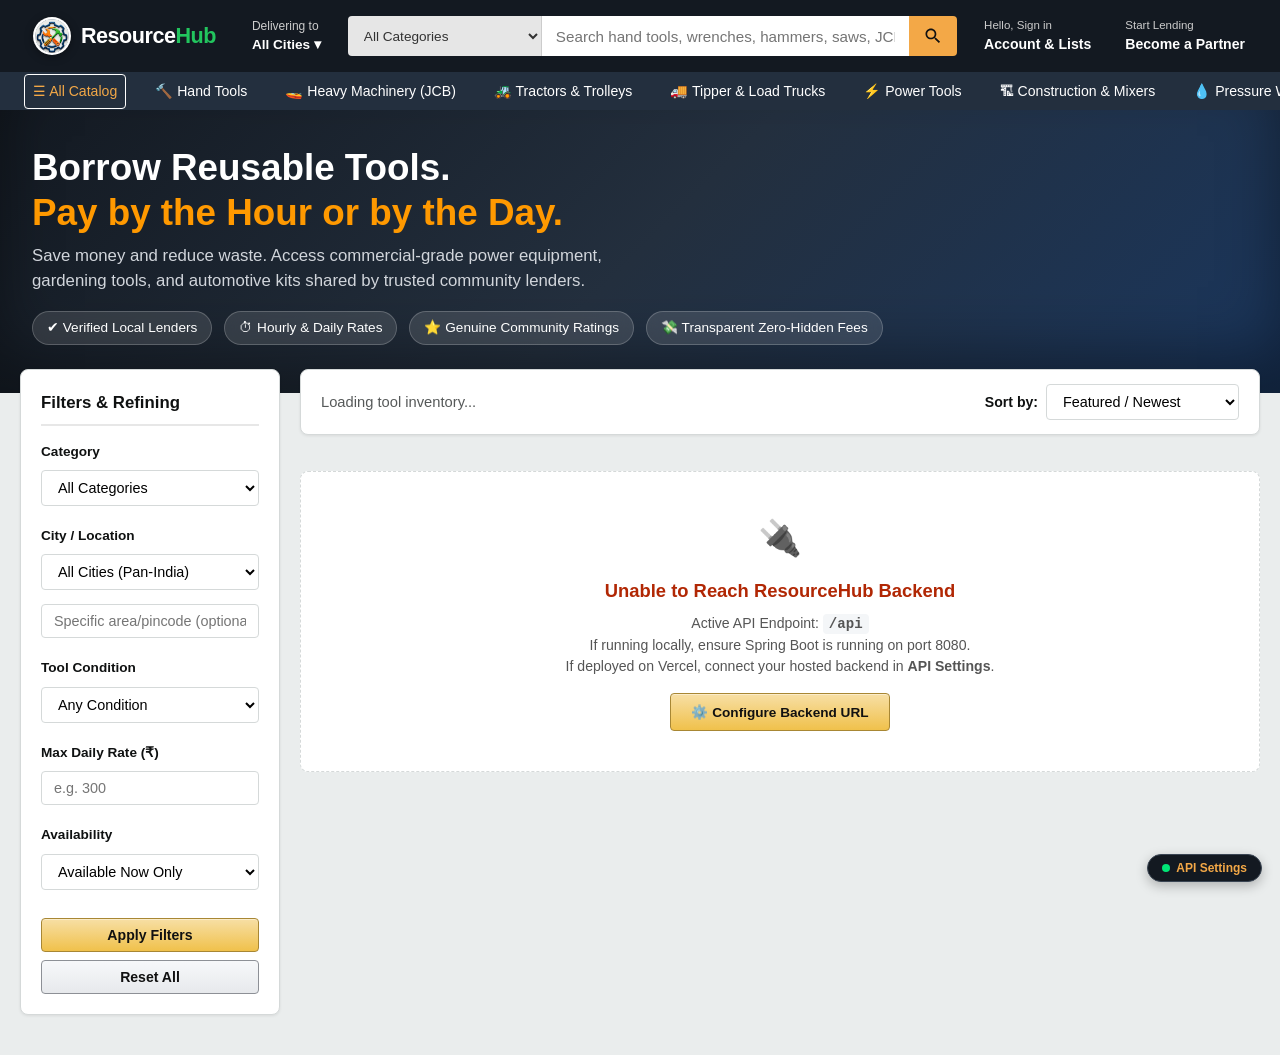
==== frontend/index.html @ 08cc88b8 "Initial commit: ResourceHub Equipment & Tool Circulation Platform" ====
<!DOCTYPE html>
<html lang="en">
<head>
  <meta charset="UTF-8">
  <meta name="viewport" content="width=device-width, initial-scale=1.0">
  <title>ResourceHub | Tool Circulation & Equipment Rental</title>
  <link rel="icon" type="image/png" href="images/Logo-circle.png">
  <link rel="stylesheet" href="css/style.css">
  <link rel="preconnect" href="https://fonts.googleapis.com">
  <link rel="preconnect" href="https://fonts.gstatic.com" crossorigin>
  <link href="https://fonts.googleapis.com/css2?family=Inter:wght@400;500;600;700;800&display=swap" rel="stylesheet">
</head>
<body>

  <!-- Top Amazon-style Navbar -->
  <header class="top-navbar">
    <a href="index.html" class="brand-logo" title="ResourceHub">
      <img src="images/Logo-circle.png" alt="ResourceHub Logo" class="brand-logo-img">
      <span class="brand-text">Resource<span class="highlight">Hub</span></span>
    </a>

    <div class="location-badge" id="nav-location-badge" title="Deliver or Pickup location - Click to change city" onclick="openCityModal()">
      <span>Delivering to</span>
      <strong id="nav-current-city">All Cities ▾</strong>
    </div>

    <!-- Central Search Bar with Category Select -->
    <div class="nav-search-container">
      <select id="nav-category-select" class="search-category-select">
        <option value="All">All Categories</option>
        <option value="Hand Tools">Hand Tools</option>
        <option value="Heavy Machinery">Heavy Machinery (JCB)</option>
        <option value="Tractors & Farm">Tractors & Farm</option>
        <option value="Transport & Load">Transport Trucks & Load</option>
        <option value="Power Tools">Power Tools</option>
        <option value="Construction">Construction</option>
        <option value="Cleaning">Cleaning</option>
        <option value="Gardening">Gardening</option>
        <option value="Workshop">Workshop</option>
        <option value="Automotive">Automotive</option>
      </select>
      <input type="text" id="nav-search-input" class="search-input" placeholder="Search hand tools, wrenches, hammers, saws, JCB, drills...">
      <button id="nav-search-btn" class="search-button" title="Search">
        <svg viewBox="0 0 24 24"><path d="M15.5 14h-.79l-.28-.27C15.41 12.59 16 11.11 16 9.5 16 5.91 13.09 3 9.5 3S3 5.91 3 9.5 5.91 16 9.5 16c1.61 0 3.09-.59 4.23-1.57l.27.28v.79l5 4.99L20.49 19l-4.99-5zm-6 0C7.01 14 5 11.99 5 9.5S7.01 5 9.5 5 14 7.01 14 9.5 11.99 14 9.5 14z"/></svg>
      </button>
    </div>

    <!-- Right Actions -->
    <div class="nav-actions">
      <div id="nav-account">
        <!-- Injected dynamically by api.js -->
      </div>
      <a href="register.html" class="nav-link-btn" id="nav-register-btn">
        <span class="subtext">Start Lending</span>
        <strong>Become a Partner</strong>
      </a>
    </div>
  </header>

  <!-- Sub Navigation Bar with Hand Tools & Equipment -->
  <nav class="sub-navbar">
    <a class="sub-nav-item active" onclick="filterByCategory('All')">&#9776; All Catalog</a>
    <a class="sub-nav-item" onclick="filterByCategory('Hand Tools')">&#128296; Hand Tools</a>
    <a class="sub-nav-item" onclick="filterByCategory('Heavy Machinery')">&#128676; Heavy Machinery (JCB)</a>
    <a class="sub-nav-item" onclick="filterByCategory('Tractors & Farm')">&#128668; Tractors & Trolleys</a>
    <a class="sub-nav-item" onclick="filterByCategory('Transport & Load')">&#128666; Tipper & Load Trucks</a>
    <a class="sub-nav-item" onclick="filterByCategory('Power Tools')">&#9889; Power Tools</a>
    <a class="sub-nav-item" onclick="filterByCategory('Construction')">&#127959; Construction & Mixers</a>
    <a class="sub-nav-item" onclick="filterByCategory('Cleaning')">&#128167; Pressure Washers</a>
    <a class="sub-nav-item" onclick="filterByCategory('Gardening')">&#127793; Gardening</a>
    <a class="sub-nav-item" onclick="filterByCategory('Automotive')">&#128295; Automotive</a>
  </nav>

  <!-- Hero Banner -->
  <section class="hero-banner">
    <div class="hero-content">
      <div class="hero-text">
        <h1>Borrow Reusable Tools.<br><span>Pay by the Hour or by the Day.</span></h1>
        <p>Save money and reduce waste. Access commercial-grade power equipment, gardening tools, and automotive kits shared by trusted community lenders.</p>
        <div class="hero-badges">
          <div class="hero-badge-item">&#x2714; Verified Local Lenders</div>
          <div class="hero-badge-item">&#x23F1; Hourly & Daily Rates</div>
          <div class="hero-badge-item">&#x2B50; Genuine Community Ratings</div>
          <div class="hero-badge-item">&#x1F4B8; Transparent Zero-Hidden Fees</div>
        </div>
      </div>
    </div>
  </section>

  <!-- Main Marketplace Layout -->
  <main class="page-container">
    <div class="marketplace-layout">

      <!-- Left Filters Sidebar -->
      <aside class="filter-sidebar">
        <h3>Filters & Refining</h3>

        <div class="filter-group">
          <label for="filter-category">Category</label>
          <select id="filter-category" class="filter-select">
            <option value="All">All Categories</option>
            <option value="Hand Tools">Hand Tools (Hammers, Wrenches, Saws...)</option>
            <option value="Heavy Machinery">Heavy Machinery (JCB & Excavators)</option>
            <option value="Tractors & Farm">Tractors & Farm Equipment</option>
            <option value="Transport & Load">Transport Trucks & Load</option>
            <option value="Construction">Construction & Mixers</option>
            <option value="Power Tools">Power Tools</option>
            <option value="Cleaning">Cleaning & Washers</option>
            <option value="Gardening">Gardening & Landscaping</option>
            <option value="Workshop">Workshop</option>
            <option value="Automotive">Automotive</option>
          </select>
        </div>

        <div class="filter-group">
          <label for="filter-location">City / Location</label>
          <select id="filter-location" class="filter-select" onchange="onCityDropdownChanged()">
            <option value="All">All Cities (Pan-India)</option>
            <option value="Bengaluru">Bengaluru</option>
            <option value="Mumbai">Mumbai</option>
            <option value="Delhi NCR">Delhi NCR</option>
            <option value="Hyderabad">Hyderabad</option>
            <option value="Chennai">Chennai</option>
            <option value="Pune">Pune</option>
            <option value="Kolkata">Kolkata</option>
            <option value="Ahmedabad">Ahmedabad</option>
            <option value="Jaipur">Jaipur</option>
            <option value="Chandigarh">Chandigarh</option>
            <option value="Lucknow">Lucknow</option>
            <option value="Kochi">Kochi</option>
            <option value="Coimbatore">Coimbatore</option>
            <option value="Indore">Indore</option>
          </select>
        </div>

        <div class="filter-group" style="margin-top: -6px;">
          <input type="text" id="filter-locality" class="filter-input" placeholder="Specific area/pincode (optional)" oninput="loadTools()">
        </div>

        <div class="filter-group">
          <label for="filter-condition">Tool Condition</label>
          <select id="filter-condition" class="filter-select">
            <option value="All">Any Condition</option>
            <option value="Brand New">Brand New</option>
            <option value="Like New">Like New</option>
            <option value="Good">Good</option>
            <option value="Fair">Fair</option>
          </select>
        </div>

        <div class="filter-group">
          <label for="filter-max-price">Max Daily Rate (₹)</label>
          <input type="number" id="filter-max-price" class="filter-input" placeholder="e.g. 300" min="0">
        </div>

        <div class="filter-group">
          <label for="filter-status">Availability</label>
          <select id="filter-status" class="filter-select">
            <option value="All">Show All</option>
            <option value="AVAILABLE" selected>Available Now Only</option>
            <option value="BORROWED">Currently Borrowed</option>
          </select>
        </div>

        <button class="btn-primary" style="width: 100%; margin-top: 8px;" onclick="loadTools()">Apply Filters</button>
        <button class="btn-secondary" style="width: 100%; margin-top: 8px;" onclick="resetFilters()">Reset All</button>
      </aside>

      <!-- Center & Right Product Showcase -->
      <section>
        <div class="tools-header">
          <div class="results-count" id="results-count">
            Loading tool inventory...
          </div>
          <div class="sort-container">
            <label for="sort-select"><strong>Sort by:</strong></label>
            <select id="sort-select" class="filter-select" style="width: auto;" onchange="loadTools()">
              <option value="newest">Featured / Newest</option>
              <option value="price_asc">Price: Low to High</option>
              <option value="price_desc">Price: High to Low</option>
              <option value="rating_desc">Avg. Customer Review</option>
              <option value="name_asc">Alphabetical (A-Z)</option>
            </select>
          </div>
        </div>

        <!-- Dynamic Product Cards Grid -->
        <div id="product-grid" class="product-grid">
          <!-- Populated by JavaScript -->
        </div>
      </section>

    </div>
  </main>

  <!-- Interactive Quick Rent Modal -->
  <div id="rent-modal" class="modal-overlay">
    <div class="modal-window">
      <div class="modal-header">
        <h3 id="rent-modal-title">Rent Tool</h3>
        <button class="close-modal-btn" onclick="closeRentModal()">&times;</button>
      </div>
      <div class="modal-body">
        <input type="hidden" id="rent-tool-id">
        <input type="hidden" id="rent-hourly-rate">
        <input type="hidden" id="rent-daily-rate">

        <!-- Rental Mode Selector -->
        <div class="filter-group">
          <label><strong>Select Rental Duration Mode:</strong></label>
          <div style="display:flex; gap:12px; margin-top:6px;">
            <label style="flex:1; cursor:pointer; background:#f4f6f8; border:1px solid #ccc; padding:10px; border-radius:4px; text-align:center;">
              <input type="radio" name="rental-type" value="HOURLY" checked onchange="updateCalcPreview()">
              <strong style="margin-left:6px;">Rent by Hour</strong>
              <div id="modal-hourly-badge" style="color:var(--price-color); font-weight:700; margin-top:2px;">₹-- / hr</div>
            </label>
            <label style="flex:1; cursor:pointer; background:#f4f6f8; border:1px solid #ccc; padding:10px; border-radius:4px; text-align:center;">
              <input type="radio" name="rental-type" value="DAILY" onchange="updateCalcPreview()">
              <strong style="margin-left:6px;">Rent by Day</strong>
              <div id="modal-daily-badge" style="color:var(--price-color); font-weight:700; margin-top:2px;">₹-- / day</div>
            </label>
          </div>
        </div>

        <!-- Duration Input -->
        <div class="filter-group">
          <label id="duration-label" for="rent-duration">Number of Hours:</label>
          <input type="number" id="rent-duration" class="filter-input" value="2" min="1" max="168" oninput="updateCalcPreview()">
        </div>

        <!-- Start Time -->
        <div class="filter-group">
          <label for="rent-start-time">Pickup Date & Time:</label>
          <input type="datetime-local" id="rent-start-time" class="filter-input">
        </div>

        <!-- Notes -->
        <div class="filter-group">
          <label for="rent-notes">Optional Note for Lender:</label>
          <input type="text" id="rent-notes" class="filter-input" placeholder="e.g. Need drill bits for concrete wall project">
        </div>

        <!-- Live Price Calculation Card -->
        <div class="calc-summary-card">
          <div class="calc-row">
            <span>Rate Applied:</span>
            <span id="calc-rate-applied">₹0</span>
          </div>
          <div class="calc-row">
            <span>Selected Duration:</span>
            <span id="calc-duration-text">2 Hours</span>
          </div>
          <div class="calc-row total">
            <span>Total Estimated Cost:</span>
            <span id="calc-total-amount">₹0</span>
          </div>
        </div>

        <button class="btn-primary" style="width:100%; padding:12px; font-size:1rem;" onclick="submitBorrowRequest()">
          Confirm & Send Borrow Request
        </button>
      </div>
    </div>
  </div>

  <!-- Amazon-Style City Selection Modal -->
  <div id="city-modal" class="modal-overlay">
    <div class="modal-window city-modal-window">
      <div class="modal-header">
        <div>
          <h3 style="margin: 0; font-size: 1.15rem; color: #111;">Choose your location</h3>
          <p style="margin: 4px 0 0 0; font-size: 0.8rem; color: #666;">Select your city to see equipment & tools available near you</p>
        </div>
        <button class="close-modal-btn" onclick="closeCityModal()">&times;</button>
      </div>
      <div class="modal-body">
        <!-- Search custom city/pincode -->
        <div style="margin-bottom: 16px;">
          <label style="font-size: 0.82rem; font-weight: 700; color: #333; margin-bottom: 6px; display: block;">Enter City, Locality, or 6-digit Pincode</label>
          <div style="display: flex; gap: 8px;">
            <input type="text" id="custom-city-input" class="filter-input" placeholder="e.g. Bengaluru, Whitefield, 560001, Mumbai, Pune..." style="flex: 1;" onkeypress="if(event.key === 'Enter') applyCustomCity()">
            <button class="btn-primary" style="white-space: nowrap; padding: 8px 18px;" onclick="applyCustomCity()">Apply</button>
          </div>
        </div>

        <div style="display: flex; align-items: center; gap: 10px; margin: 14px 0; color: #888; font-size: 0.78rem;">
          <div style="flex: 1; height: 1px; background: #e0e0e0;"></div>
          <span>or select from major cities</span>
          <div style="flex: 1; height: 1px; background: #e0e0e0;"></div>
        </div>

        <!-- Popular City Buttons Grid -->
        <div class="city-grid" id="popular-cities-grid">
          <!-- Populated by JavaScript -->
        </div>

        <!-- Geolocation Auto-detect -->
        <div class="city-auto-detect-box">
          <div style="display: flex; align-items: center; gap: 10px;">
            <span style="font-size: 1.3rem;">📍</span>
            <div>
              <strong style="font-size: 0.85rem; color: #111; display: block;">Auto-detect current location</strong>
              <span style="font-size: 0.75rem; color: #666;">Find equipment in your immediate local area</span>
            </div>
          </div>
          <button class="btn-secondary" style="font-size: 0.8rem; padding: 6px 14px;" onclick="detectUserLocation()">Detect Location</button>
        </div>
      </div>
    </div>
  </div>

  <!-- Scripts -->
  <script src="js/config.js"></script>
  <script src="js/api.js"></script>
  <script>
    let currentTools = [];

    async function loadTools() {
      const container = document.getElementById("product-grid");
      const resultsCount = document.getElementById("results-count");
      container.innerHTML = '<div style="grid-column: 1/-1; text-align: center; padding: 40px; color: #666;">Loading latest tool listings...</div>';

      const category = document.getElementById("filter-category").value;
      const cityVal = document.getElementById("filter-location").value;
      const localityVal = document.getElementById("filter-locality") ? document.getElementById("filter-locality").value.trim() : "";
      
      let locationParam = "";
      if (cityVal && cityVal !== "All" && cityVal !== "All Cities") {
        locationParam = localityVal ? `${cityVal} ${localityVal}` : cityVal;
      } else if (localityVal) {
        locationParam = localityVal;
      }

      const condition = document.getElementById("filter-condition").value;
      const maxPrice = document.getElementById("filter-max-price").value;
      const status = document.getElementById("filter-status").value;
      const sortBy = document.getElementById("sort-select").value;
      const query = document.getElementById("nav-search-input").value;

      try {
        const res = await Api.getTools({
          query,
          category,
          location: locationParam,
          condition,
          maxDailyRate: maxPrice,
          status,
          sortBy
        });

        currentTools = res.data || [];
        resultsCount.innerHTML = `Showing <strong>${currentTools.length}</strong> available tools`;

        if (currentTools.length === 0) {
          container.innerHTML = `
            <div style="grid-column: 1/-1; background:#fff; padding:40px; text-align:center; border-radius:8px; border:1px solid #ddd;">
              <h3 style="margin-bottom:8px; color:#333;">No tools match your criteria</h3>
              <p style="color:#666; margin-bottom:16px;">Try adjusting your search keywords, location, or price filters.</p>
              <button class="btn-secondary" onclick="resetFilters()">Clear All Filters</button>
            </div>
          `;
          return;
        }

        container.innerHTML = currentTools.map(tool => {
          const stars = generateStars(tool.averageRating || 0);
          const isAvail = tool.availabilityStatus === 'AVAILABLE';
          return `
            <div class="product-card">
              <div class="card-image-box">
                <img src="${tool.imageUrl ? encodeURI(tool.imageUrl) : 'https://images.unsplash.com/photo-1504148455328-c376907d081c?auto=format&fit=crop&w=800&q=80'}" alt="${tool.toolName}" loading="lazy" onerror="this.src='https://images.unsplash.com/photo-1504148455328-c376907d081c?auto=format&fit=crop&w=800&q=80'">
                <span class="condition-badge">${tool.toolCondition || 'Good'}</span>
                <span class="status-badge ${isAvail ? 'available' : 'borrowed'}">
                  ${isAvail ? 'Available' : 'Borrowed'}
                </span>
              </div>

              <div class="card-content">
                <div class="category-tag">${tool.category}</div>
                <h3 class="product-title" title="${tool.toolName}">
                  <a href="tool-details.html?id=${tool.id}" style="color:inherit; text-decoration:none;">
                    ${tool.toolName}
                  </a>
                </h3>

                <div class="rating-container">
                  <span class="stars">${stars}</span>
                  <span class="rating-score">${tool.averageRating ? tool.averageRating.toFixed(1) : 'New'}</span>
                  <span class="rating-count">(${tool.reviewCount || 0})</span>
                </div>

                <div class="product-location">
                  <span>&#x1F4CD;</span>
                  <span>${tool.location} &bull; ${tool.lenderName || 'Verified Lender'}</span>
                </div>

                <!-- Amazon Dual Pricing Display -->
                <div class="dual-pricing-box">
                  <div class="price-item">
                    <span class="label">Per Hour</span>
                    <span class="rate">₹${tool.hourlyRate}</span>
                  </div>
                  <div class="price-divider"></div>
                  <div class="price-item">
                    <span class="label">Per Day</span>
                    <span class="rate">₹${tool.dailyRate}</span>
                  </div>
                </div>

                <div class="card-actions">
                  ${isAvail ? `
                    <button class="btn-primary" onclick="openRentModal(${tool.id})">Rent Now</button>
                  ` : `
                    <button class="btn-secondary" disabled style="opacity:0.6; cursor:not-allowed;">Currently Borrowed</button>
                  `}
                  <a href="tool-details.html?id=${tool.id}" class="btn-secondary">Details</a>
                </div>
              </div>
            </div>
          `;
        }).join("");

      } catch (err) {
        container.innerHTML = `
          <div style="grid-column: 1/-1; text-align: center; padding: 40px 20px; background: #fff; border-radius: 8px; border: 1px dashed #d5d9d9; margin: 20px 0;">
            <div style="font-size: 2.2rem; margin-bottom: 12px;">🔌</div>
            <h3 style="color: #b12704; margin-bottom: 8px; font-size: 1.15rem;">Unable to Reach ResourceHub Backend</h3>
            <p style="color: #555; max-width: 520px; margin: 0 auto 16px auto; font-size: 0.88rem; line-height: 1.5;">
              Active API Endpoint: <code style="background:#f4f6f8; padding:2px 6px; border-radius:4px; font-weight:700;">${Api.getBaseUrl()}</code><br>
              If running locally, ensure Spring Boot is running on port 8080.<br>
              If deployed on Vercel, connect your hosted backend in <strong>API Settings</strong>.
            </p>
            <button class="btn-primary" onclick="openApiSettingsModal()" style="font-size: 0.85rem; padding: 10px 20px; font-weight: 700;">
              ⚙️ Configure Backend URL
            </button>
          </div>
        `;
      }
    }

    function generateStars(rating) {
      const full = Math.floor(rating);
      let s = "";
      for (let i = 0; i < 5; i++) {
        s += i < full ? "&#9733;" : "&#9734;";
      }
      return s;
    }

    function filterByCategory(cat) {
      document.getElementById("nav-category-select").value = cat;
      document.getElementById("filter-category").value = cat;
      document.querySelectorAll(".sub-nav-item").forEach(item => {
        item.classList.remove("active");
        if (item.textContent.includes(cat) || (cat === 'All' && item.textContent.includes('All Tools'))) {
          item.classList.add("active");
        }
      });
      loadTools();
    }

    function resetFilters() {
      document.getElementById("filter-category").value = "All";
      document.getElementById("nav-category-select").value = "All";
      document.getElementById("filter-location").value = "All";
      if (document.getElementById("filter-locality")) document.getElementById("filter-locality").value = "";
      document.getElementById("filter-condition").value = "All";
      document.getElementById("filter-max-price").value = "";
      document.getElementById("filter-status").value = "AVAILABLE";
      document.getElementById("nav-search-input").value = "";
      document.getElementById("sort-select").value = "newest";
      Api.setSelectedCity("All Cities");
      updateNavbarCityLabel("All Cities");
      loadTools();
    }

    // ==========================================
    // City & Location Operations (Amazon Style)
    // ==========================================
    function updateNavbarCityLabel(cityName) {
      const label = document.getElementById("nav-current-city");
      if (!label) return;
      if (!cityName || cityName === "All" || cityName === "All Cities" || cityName.includes("Pan-India")) {
        label.textContent = "All Cities ▾";
      } else {
        label.textContent = `${cityName} ▾`;
      }
    }

    function syncCityDropdown(cityName) {
      const select = document.getElementById("filter-location");
      if (!select) return;
      let matched = false;
      const target = (!cityName || cityName === "All Cities") ? "All" : cityName.toLowerCase();

      for (let i = 0; i < select.options.length; i++) {
        if (select.options[i].value.toLowerCase() === target || select.options[i].text.toLowerCase().includes(target)) {
          select.selectedIndex = i;
          matched = true;
          break;
        }
      }
      if (!matched && cityName && cityName !== "All" && cityName !== "All Cities") {
        const opt = document.createElement("option");
        opt.value = cityName;
        opt.textContent = cityName;
        select.appendChild(opt);
        select.value = cityName;
      }
    }

    function onCityDropdownChanged() {
      const selected = document.getElementById("filter-location").value;
      const cityToSet = selected === "All" ? "All Cities" : selected;
      Api.setSelectedCity(cityToSet);
      updateNavbarCityLabel(cityToSet);
      loadTools();
    }

    function renderCityGrid() {
      const grid = document.getElementById("popular-cities-grid");
      if (!grid) return;
      const currentCity = Api.getSelectedCity();

      grid.innerHTML = Api.POPULAR_CITIES.map(c => {
        const isCurrent = (currentCity.toLowerCase() === c.name.toLowerCase()) || 
                          ((currentCity === "All" || currentCity === "All Cities") && c.name === "All Cities");
        return `
          <button type="button" class="city-card-btn ${isCurrent ? 'active' : ''}" onclick="selectCity('${c.name}')">
            <span class="city-icon">${c.icon}</span>
            <span class="city-name">${c.label}</span>
            <span class="city-badge-tag">${c.tag}</span>
          </button>
        `;
      }).join("");
    }

    function openCityModal() {
      renderCityGrid();
      document.getElementById("city-modal").classList.add("active");
    }

    function closeCityModal() {
      document.getElementById("city-modal").classList.remove("active");
    }

    function selectCity(cityName) {
      const cleanCity = (!cityName || cityName === "All" || cityName === "All Cities") ? "All Cities" : cityName;
      Api.setSelectedCity(cleanCity);
      updateNavbarCityLabel(cleanCity);
      syncCityDropdown(cleanCity);
      closeCityModal();
      loadTools();
    }

    function applyCustomCity() {
      const input = document.getElementById("custom-city-input");
      const val = input.value.trim();
      if (!val) {
        showToast("Please enter a city, area, or pincode", "error");
        return;
      }
      selectCity(val);
      input.value = "";
    }

    function detectUserLocation() {
      if (!navigator.geolocation) {
        showToast("Geolocation is not supported by your browser", "error");
        return;
      }
      showToast("Detecting your location...", "info");
      navigator.geolocation.getCurrentPosition(
        (pos) => {
          showToast("Location detected! Showing local equipment.", "success");
          selectCity("Bengaluru");
        },
        (err) => {
          showToast("Unable to detect GPS location. Please select your city.", "info");
        },
        { timeout: 6000 }
      );
    }

    // Modal & Rent Calculator
    function openRentModal(toolId) {
      if (!Api.isLoggedIn()) {
        showToast("Please log in as a Borrower to request tools", "info");
        setTimeout(() => window.location.href = "login.html", 1200);
        return;
      }

      const tool = currentTools.find(t => t.id === toolId);
      if (!tool) return;

      document.getElementById("rent-tool-id").value = tool.id;
      document.getElementById("rent-hourly-rate").value = tool.hourlyRate;
      document.getElementById("rent-daily-rate").value = tool.dailyRate;
      document.getElementById("rent-modal-title").textContent = `Rent ${tool.toolName}`;

      document.getElementById("modal-hourly-badge").textContent = `₹${tool.hourlyRate} / hr`;
      document.getElementById("modal-daily-badge").textContent = `₹${tool.dailyRate} / day`;

      // Set default start time to now
      const now = new Date();
      now.setMinutes(now.getMinutes() - now.getTimezoneOffset());
      document.getElementById("rent-start-time").value = now.toISOString().slice(0, 16);

      updateCalcPreview();
      document.getElementById("rent-modal").classList.add("active");
    }

    function closeRentModal() {
      document.getElementById("rent-modal").classList.remove("active");
    }

    function updateCalcPreview() {
      const mode = document.querySelector('input[name="rental-type"]:checked').value;
      const durationInput = document.getElementById("rent-duration");
      const duration = parseInt(durationInput.value) || 1;
      const label = document.getElementById("duration-label");

      const hourlyRate = parseFloat(document.getElementById("rent-hourly-rate").value) || 0;
      const dailyRate = parseFloat(document.getElementById("rent-daily-rate").value) || 0;

      let appliedRate = 0;
      let total = 0;

      if (mode === "HOURLY") {
        label.textContent = "Number of Hours:";
        appliedRate = hourlyRate;
        total = appliedRate * duration;
        document.getElementById("calc-rate-applied").textContent = `₹${appliedRate.toFixed(2)} / hr`;
        document.getElementById("calc-duration-text").textContent = `${duration} Hour${duration > 1 ? 's' : ''}`;
      } else {
        label.textContent = "Number of Days:";
        appliedRate = dailyRate;
        total = appliedRate * duration;
        document.getElementById("calc-rate-applied").textContent = `₹${appliedRate.toFixed(2)} / day`;
        document.getElementById("calc-duration-text").textContent = `${duration} Day${duration > 1 ? 's' : ''}`;
      }

      document.getElementById("calc-total-amount").textContent = `₹${total.toFixed(2)}`;
    }

    async function submitBorrowRequest() {
      const toolId = document.getElementById("rent-tool-id").value;
      const rentalType = document.querySelector('input[name="rental-type"]:checked').value;
      const duration = parseInt(document.getElementById("rent-duration").value) || 1;
      const startTime = document.getElementById("rent-start-time").value;
      const notes = document.getElementById("rent-notes").value;

      if (!startTime) {
        showToast("Please select a pickup start date & time", "error");
        return;
      }

      try {
        await Api.createBorrowRequest({
          toolId: parseInt(toolId),
          rentalType,
          duration,
          startTime,
          notes
        });

        showToast("Borrow request sent to lender successfully!", "success");
        closeRentModal();
        setTimeout(() => {
          window.location.href = "borrower-dashboard.html";
        }, 1200);
      } catch (err) {
        showToast(err.message, "error");
      }
    }

    // Search bar event triggers
    document.getElementById("nav-search-btn").addEventListener("click", loadTools);
    document.getElementById("nav-search-input").addEventListener("keypress", (e) => {
      if (e.key === "Enter") loadTools();
    });

    document.getElementById("nav-category-select").addEventListener("change", (e) => {
      document.getElementById("filter-category").value = e.target.value;
      loadTools();
    });

    // Initial Load
    document.addEventListener("DOMContentLoaded", () => {
      const savedCity = Api.getSelectedCity();
      updateNavbarCityLabel(savedCity);
      syncCityDropdown(savedCity);
      loadTools();
    });
  </script>
</body>
</html>
---- frontend/css/style.css ----
/* ==========================================================================
   ResourceHub - Equipment Rental & Tool Circulation Stylesheet
   Modern, responsive, accessible, with rich micro-animations
   ========================================================================== */

:root {
  /* Amazon-inspired Palette */
  --nav-bg: #131921;
  --nav-sub-bg: #232f3e;
  --nav-border: #3a4553;
  --accent-amber: #f3a847;
  --accent-orange: #ff9900;
  --accent-hover: #e68a00;
  --accent-blue: #007185;
  --accent-blue-hover: #004b57;
  --price-color: #b12704;
  --price-green: #067d62;

  /* Surfaces & Neutrals */
  --bg-main: #eaeded;
  --bg-card: #ffffff;
  --bg-surface-alt: #f7fafa;
  --text-main: #0f1111;
  --text-muted: #565959;
  --text-light: #ffffff;
  --border-color: #d5d9d9;
  --border-light: #e7e7e7;

  /* Status Colors */
  --status-available: #067d62;
  --status-borrowed: #c45500;
  --status-pending: #b8860b;
  --status-danger: #b12704;

  /* Shadows */
  --shadow-sm: 0 1px 3px rgba(0,0,0,0.08);
  --shadow-md: 0 4px 12px rgba(0,0,0,0.1);
  --shadow-lg: 0 8px 24px rgba(0,0,0,0.15);

  /* Radius & Transitions */
  --radius-sm: 4px;
  --radius-md: 8px;
  --radius-lg: 12px;
  --transition: all 0.2s cubic-bezier(0.4, 0, 0.2, 1);
}

* {
  box-sizing: border-box;
  margin: 0;
  padding: 0;
}

body {
  font-family: -apple-system, BlinkMacSystemFont, "Segoe UI", Roboto, "Helvetica Neue", Arial, sans-serif;
  background-color: var(--bg-main);
  color: var(--text-main);
  line-height: 1.5;
  min-height: 100vh;
  display: flex;
  flex-direction: column;
}

/* ==========================================================================
   Navigation Bar (Amazon Top Bar Style)
   ========================================================================== */

.top-navbar {
  background-color: var(--nav-bg);
  color: var(--text-light);
  display: flex;
  align-items: center;
  gap: 16px;
  padding: 10px 24px;
  position: sticky;
  top: 0;
  z-index: 1000;
}

.brand-logo {
  display: flex;
  align-items: center;
  gap: 10px;
  text-decoration: none;
  color: var(--text-light);
  font-size: 1.35rem;
  font-weight: 800;
  letter-spacing: -0.5px;
  padding: 4px 8px;
  border: 1px solid transparent;
  border-radius: var(--radius-sm);
  transition: var(--transition);
}

.brand-logo:hover {
  border-color: rgba(255, 255, 255, 0.4);
}

.brand-logo-img {
  width: 38px;
  height: 38px;
  border-radius: 50%;
  object-fit: cover;
  display: block;
  flex-shrink: 0;
  background: #ffffff;
  box-shadow: 0 2px 8px rgba(0, 0, 0, 0.35);
  border: 2px solid rgba(255, 255, 255, 0.3);
  transition: transform 0.3s cubic-bezier(0.34, 1.56, 0.64, 1), border-color 0.2s ease;
}

.brand-logo:hover .brand-logo-img {
  transform: scale(1.1) rotate(15deg);
  border-color: #22c55e;
}

.brand-logo .brand-text {
  display: flex;
  align-items: center;
  line-height: 1;
  font-weight: 800;
  color: #ffffff;
}

.brand-logo span.highlight {
  color: #22c55e;
}

.brand-icon {
  background: var(--accent-orange);
  color: var(--nav-bg);
  width: 32px;
  height: 32px;
  display: flex;
  align-items: center;
  justify-content: center;
  border-radius: var(--radius-sm);
  font-weight: 900;
  font-size: 1.1rem;
}

.location-badge {
  display: flex;
  flex-direction: column;
  font-size: 0.75rem;
  color: #ccc;
  padding: 6px 10px;
  border: 1px solid transparent;
  border-radius: var(--radius-sm);
  cursor: pointer;
  white-space: nowrap;
}

.location-badge strong {
  color: #fff;
  font-size: 0.85rem;
}

.location-badge:hover {
  border-color: #fff;
}

/* Search Bar in Navbar */
.nav-search-container {
  flex: 1;
  display: flex;
  max-width: 800px;
  height: 40px;
  border-radius: var(--radius-sm);
  overflow: hidden;
}

.nav-search-container:focus-within {
  box-shadow: 0 0 0 3px var(--accent-orange);
}

.search-category-select {
  background-color: #e6e6e6;
  border: none;
  padding: 0 12px;
  font-size: 0.85rem;
  color: #333;
  cursor: pointer;
  border-right: 1px solid #ccc;
  outline: none;
}

.search-input {
  flex: 1;
  border: none;
  padding: 0 14px;
  font-size: 0.95rem;
  outline: none;
}

.search-button {
  background-color: var(--accent-amber);
  border: none;
  width: 48px;
  display: flex;
  align-items: center;
  justify-content: center;
  cursor: pointer;
  transition: var(--transition);
}

.search-button:hover {
  background-color: var(--accent-orange);
}

.search-button svg {
  width: 20px;
  height: 20px;
  fill: #111;
}

/* Nav Actions Right */
.nav-actions {
  display: flex;
  align-items: center;
  gap: 12px;
}

.nav-link-btn {
  color: #fff;
  text-decoration: none;
  padding: 6px 10px;
  border: 1px solid transparent;
  border-radius: var(--radius-sm);
  font-size: 0.85rem;
  display: flex;
  flex-direction: column;
  transition: var(--transition);
}

.nav-link-btn span.subtext {
  color: #ccc;
  font-size: 0.72rem;
}

.nav-link-btn strong {
  font-size: 0.88rem;
}

.nav-link-btn:hover {
  border-color: #fff;
}

.role-pill {
  background-color: var(--accent-orange);
  color: #111;
  font-size: 0.7rem;
  font-weight: 800;
  padding: 2px 6px;
  border-radius: 10px;
  text-transform: uppercase;
  margin-left: 4px;
}

/* Secondary Sub-Navbar */
.sub-navbar {
  background-color: var(--nav-sub-bg);
  color: var(--text-light);
  display: flex;
  align-items: center;
  padding: 0 24px;
  height: 38px;
  gap: 20px;
  font-size: 0.88rem;
  overflow-x: auto;
  white-space: nowrap;
}

.sub-nav-item {
  color: #fff;
  text-decoration: none;
  padding: 6px 8px;
  border: 1px solid transparent;
  border-radius: var(--radius-sm);
  cursor: pointer;
  transition: var(--transition);
}

.sub-nav-item:hover, .sub-nav-item.active {
  border-color: #fff;
  color: var(--accent-amber);
}

/* ==========================================================================
   Hero Banner & Amazon Promo Strip
   ========================================================================== */

.hero-banner {
  background: linear-gradient(135deg, #131921 0%, #232f3e 50%, #1a365d 100%);
  color: #fff;
  padding: 36px 32px 48px;
  position: relative;
  overflow: hidden;
  box-shadow: inset 0 -40px 60px rgba(0,0,0,0.4);
}

.hero-content {
  max-width: 1280px;
  margin: 0 auto;
  display: flex;
  justify-content: space-between;
  align-items: center;
  gap: 24px;
}

.hero-text h1 {
  font-size: 2.3rem;
  font-weight: 800;
  margin-bottom: 8px;
  line-height: 1.2;
}

.hero-text h1 span {
  color: var(--accent-orange);
}

.hero-text p {
  font-size: 1.05rem;
  color: #d1d5db;
  max-width: 600px;
  margin-bottom: 18px;
}

.hero-badges {
  display: flex;
  gap: 12px;
  flex-wrap: wrap;
}

.hero-badge-item {
  background: rgba(255, 255, 255, 0.12);
  backdrop-filter: blur(8px);
  padding: 6px 14px;
  border-radius: 20px;
  font-size: 0.85rem;
  border: 1px solid rgba(255,255,255,0.2);
  display: flex;
  align-items: center;
  gap: 6px;
}

/* ==========================================================================
   Main Content Layout
   ========================================================================== */

.page-container {
  max-width: 1380px;
  margin: -24px auto 40px;
  padding: 0 20px;
  width: 100%;
  flex: 1;
  position: relative;
  z-index: 10;
}

.marketplace-layout {
  display: grid;
  grid-template-columns: 260px 1fr;
  gap: 20px;
}

/* Filters Sidebar */
.filter-sidebar {
  background-color: var(--bg-card);
  padding: 20px;
  border-radius: var(--radius-md);
  box-shadow: var(--shadow-sm);
  border: 1px solid var(--border-color);
  height: fit-content;
}

.filter-sidebar h3 {
  font-size: 1.05rem;
  font-weight: 700;
  margin-bottom: 16px;
  padding-bottom: 8px;
  border-bottom: 2px solid var(--border-light);
}

.filter-group {
  margin-bottom: 20px;
}

.filter-group label {
  display: block;
  font-weight: 600;
  font-size: 0.85rem;
  color: var(--text-main);
  margin-bottom: 8px;
}

.filter-select, .filter-input {
  width: 100%;
  padding: 8px 12px;
  font-size: 0.9rem;
  border: 1px solid var(--border-color);
  border-radius: var(--radius-sm);
  background-color: #fff;
  outline: none;
}

.filter-select:focus, .filter-input:focus {
  border-color: var(--accent-orange);
  box-shadow: 0 0 0 2px rgba(255, 153, 0, 0.2);
}

.price-range-inputs {
  display: flex;
  align-items: center;
  gap: 8px;
}

/* ==========================================================================
   Product Grid & Tool Cards (Amazon E-Commerce Style)
   ========================================================================== */

.tools-header {
  background-color: var(--bg-card);
  padding: 14px 20px;
  border-radius: var(--radius-md);
  border: 1px solid var(--border-color);
  display: flex;
  justify-content: space-between;
  align-items: center;
  margin-bottom: 16px;
  box-shadow: var(--shadow-sm);
}

.results-count {
  font-size: 0.92rem;
  color: var(--text-muted);
}

.results-count strong {
  color: var(--text-main);
}

.sort-container {
  display: flex;
  align-items: center;
  gap: 8px;
  font-size: 0.88rem;
}

.product-grid {
  display: grid;
  grid-template-columns: repeat(auto-fill, minmax(280px, 1fr));
  gap: 20px;
}

.product-card {
  background-color: var(--bg-card);
  border: 1px solid var(--border-color);
  border-radius: var(--radius-md);
  overflow: hidden;
  display: flex;
  flex-direction: column;
  transition: var(--transition);
  box-shadow: var(--shadow-sm);
  position: relative;
}

.product-card:hover {
  transform: translateY(-4px);
  box-shadow: var(--shadow-md);
  border-color: #b0b8c1;
}

.card-image-box {
  width: 100%;
  height: 220px;
  position: relative;
  background-color: #f8f9fa;
  overflow: hidden;
  display: flex;
  align-items: center;
  justify-content: center;
}

.card-image-box img {
  width: 100%;
  height: 100%;
  object-fit: cover;
  transition: transform 0.3s ease;
}

.product-card:hover .card-image-box img {
  transform: scale(1.05);
}

.condition-badge {
  position: absolute;
  top: 10px;
  left: 10px;
  background-color: rgba(19, 25, 33, 0.85);
  color: #fff;
  font-size: 0.72rem;
  font-weight: 700;
  padding: 4px 8px;
  border-radius: var(--radius-sm);
  text-transform: uppercase;
}

.status-badge {
  position: absolute;
  top: 10px;
  right: 10px;
  font-size: 0.72rem;
  font-weight: 700;
  padding: 4px 8px;
  border-radius: var(--radius-sm);
  text-transform: uppercase;
}

.status-badge.available {
  background-color: #e6f4ea;
  color: var(--status-available);
  border: 1px solid #b7e1cd;
}

.status-badge.borrowed {
  background-color: #feefe3;
  color: var(--status-borrowed);
  border: 1px solid #fedfc8;
}

.card-content {
  padding: 16px;
  display: flex;
  flex-direction: column;
  flex: 1;
}

.category-tag {
  font-size: 0.75rem;
  font-weight: 600;
  color: var(--accent-blue);
  text-transform: uppercase;
  margin-bottom: 4px;
}

.product-title {
  font-size: 1rem;
  font-weight: 700;
  line-height: 1.35;
  margin-bottom: 8px;
  color: var(--text-main);
  display: -webkit-box;
  -webkit-line-clamp: 2;
  -webkit-box-orient: vertical;
  overflow: hidden;
  min-height: 2.7em;
}

.rating-container {
  display: flex;
  align-items: center;
  gap: 6px;
  font-size: 0.82rem;
  margin-bottom: 10px;
}

.stars {
  color: #ffa41c;
  letter-spacing: 1px;
}

.rating-score {
  font-weight: 700;
  color: var(--text-main);
}

.rating-count {
  color: var(--accent-blue);
}

.product-location {
  display: flex;
  align-items: center;
  gap: 4px;
  font-size: 0.8rem;
  color: var(--text-muted);
  margin-bottom: 12px;
}

/* Amazon Dual Pricing Badge */
.dual-pricing-box {
  background-color: #fafbfc;
  border: 1px solid #eef0f2;
  border-radius: var(--radius-sm);
  padding: 10px 12px;
  margin-bottom: 16px;
  display: flex;
  justify-content: space-between;
  align-items: center;
}

.price-item {
  display: flex;
  flex-direction: column;
}

.price-item span.label {
  font-size: 0.7rem;
  text-transform: uppercase;
  font-weight: 600;
  color: var(--text-muted);
}

.price-item span.rate {
  font-size: 1.15rem;
  font-weight: 800;
  color: var(--price-color);
}

.price-divider {
  width: 1px;
  height: 28px;
  background-color: #ddd;
}

.card-actions {
  display: flex;
  gap: 8px;
  margin-top: auto;
}

.btn-primary {
  flex: 1;
  background: linear-gradient(to bottom, #f7dfa5, #f0c14b);
  border: 1px solid #a88734;
  color: #111;
  padding: 8px 12px;
  font-size: 0.88rem;
  font-weight: 700;
  border-radius: var(--radius-sm);
  cursor: pointer;
  text-align: center;
  text-decoration: none;
  display: inline-flex;
  align-items: center;
  justify-content: center;
  box-shadow: 0 1px 0 rgba(255,255,255,0.4) inset;
  transition: var(--transition);
}

.btn-primary:hover {
  background: linear-gradient(to bottom, #f5d78e, #eeb933);
}

.btn-secondary {
  background: linear-gradient(to bottom, #f7f8fa, #e7e9ec);
  border: 1px solid #8d9096;
  color: #111;
  padding: 8px 12px;
  font-size: 0.88rem;
  font-weight: 600;
  border-radius: var(--radius-sm);
  cursor: pointer;
  text-align: center;
  text-decoration: none;
  display: inline-flex;
  align-items: center;
  justify-content: center;
  transition: var(--transition);
}

.btn-secondary:hover {
  background: #e0e3e7;
}

.btn-danger {
  background: #dc3545;
  color: #fff;
  border: none;
  padding: 6px 12px;
  border-radius: var(--radius-sm);
  cursor: pointer;
  font-size: 0.85rem;
}

.btn-danger:hover {
  background: #bd2130;
}

/* ==========================================================================
   Modals
   ========================================================================== */

.modal-overlay {
  position: fixed;
  inset: 0;
  background-color: rgba(0, 0, 0, 0.6);
  backdrop-filter: blur(2px);
  display: flex;
  align-items: center;
  justify-content: center;
  z-index: 2000;
  opacity: 0;
  pointer-events: none;
  transition: opacity 0.25s ease;
  padding: 20px;
}

.modal-overlay.active {
  opacity: 1;
  pointer-events: auto;
}

.modal-window {
  background: #fff;
  width: 100%;
  max-width: 560px;
  border-radius: var(--radius-md);
  box-shadow: var(--shadow-lg);
  overflow: hidden;
  transform: translateY(20px);
  transition: transform 0.25s ease;
}

.modal-overlay.active .modal-window {
  transform: translateY(0);
}

.modal-header {
  background: var(--nav-bg);
  color: #fff;
  padding: 16px 20px;
  display: flex;
  justify-content: space-between;
  align-items: center;
}

.modal-header h3 {
  font-size: 1.15rem;
  font-weight: 700;
}

.close-modal-btn {
  background: none;
  border: none;
  color: #fff;
  font-size: 1.5rem;
  cursor: pointer;
  line-height: 1;
}

.modal-body {
  padding: 24px;
}

/* Live Calculator Box */
.calc-summary-card {
  background: #fbfbfb;
  border: 1px solid var(--border-color);
  border-radius: var(--radius-sm);
  padding: 14px 18px;
  margin: 16px 0;
}

.calc-row {
  display: flex;
  justify-content: space-between;
  font-size: 0.9rem;
  margin-bottom: 6px;
}

.calc-row.total {
  font-size: 1.15rem;
  font-weight: 800;
  color: var(--price-color);
  border-top: 1px dashed #ccc;
  padding-top: 8px;
  margin-top: 8px;
}

/* ==========================================================================
   Dashboard Components & Tables
   ========================================================================== */

.dashboard-header {
  background: #fff;
  padding: 20px 24px;
  border-radius: var(--radius-md);
  margin-bottom: 24px;
  border: 1px solid var(--border-color);
  box-shadow: var(--shadow-sm);
  display: flex;
  justify-content: space-between;
  align-items: center;
}

.kpi-grid {
  display: grid;
  grid-template-columns: repeat(auto-fit, minmax(200px, 1fr));
  gap: 16px;
  margin-bottom: 24px;
}

.kpi-card {
  background: #fff;
  padding: 20px;
  border-radius: var(--radius-md);
  border: 1px solid var(--border-color);
  box-shadow: var(--shadow-sm);
  display: flex;
  flex-direction: column;
}

.kpi-card .kpi-label {
  font-size: 0.8rem;
  text-transform: uppercase;
  color: var(--text-muted);
  font-weight: 700;
  margin-bottom: 6px;
}

.kpi-card .kpi-value {
  font-size: 1.8rem;
  font-weight: 800;
  color: var(--text-main);
}

.kpi-card.earnings .kpi-value {
  color: var(--price-green);
}

.kpi-card.fines .kpi-value {
  color: var(--price-color);
}

.data-table-container {
  background: #fff;
  border-radius: var(--radius-md);
  border: 1px solid var(--border-color);
  box-shadow: var(--shadow-sm);
  overflow: hidden;
  margin-bottom: 24px;
}

.table-header {
  padding: 16px 20px;
  background: #fafafa;
  border-bottom: 1px solid var(--border-color);
  display: flex;
  justify-content: space-between;
  align-items: center;
}

.data-table {
  width: 100%;
  border-collapse: collapse;
  font-size: 0.9rem;
}

.data-table th {
  background: #f4f6f8;
  color: #333;
  text-align: left;
  padding: 12px 16px;
  font-weight: 700;
  border-bottom: 1px solid var(--border-color);
}

.data-table td {
  padding: 12px 16px;
  border-bottom: 1px solid var(--border-light);
  vertical-align: middle;
}

.data-table tr:hover {
  background-color: #f9fbfd;
}

/* ==========================================================================
   Toasts & Alerts
   ========================================================================== */

#toast-container {
  position: fixed;
  bottom: 24px;
  right: 24px;
  z-index: 3000;
  display: flex;
  flex-direction: column;
  gap: 10px;
}

.toast {
  background: #333;
  color: #fff;
  padding: 12px 20px;
  border-radius: var(--radius-sm);
  box-shadow: var(--shadow-md);
  font-size: 0.9rem;
  min-width: 280px;
  display: flex;
  align-items: center;
  justify-content: space-between;
  animation: slideIn 0.3s ease;
}

.toast.success { background: #067d62; }
.toast.error { background: #b12704; }
.toast.info { background: #007185; }

@keyframes slideIn {
  from { transform: translateX(100%); opacity: 0; }
  to { transform: translateX(0); opacity: 1; }
}

/* Responsive adjustments */
@media (max-width: 900px) {
  .marketplace-layout {
    grid-template-columns: 1fr;
  }
  .filter-sidebar {
    margin-bottom: 16px;
  }
  .hero-content {
    flex-direction: column;
    align-items: flex-start;
  }
}

/* ==========================================================================
   Multi-City Selection Modal & Badges (Amazon Style)
   ========================================================================== */
.city-modal-window {
  max-width: 580px;
  width: 95%;
}

.city-grid {
  display: grid;
  grid-template-columns: repeat(auto-fill, minmax(125px, 1fr));
  gap: 10px;
  max-height: 280px;
  overflow-y: auto;
  padding: 6px 2px;
}

.city-card-btn {
  display: flex;
  flex-direction: column;
  align-items: center;
  justify-content: center;
  padding: 12px 8px;
  background: #ffffff;
  border: 1.5px solid #d5d9d9;
  border-radius: var(--radius-sm);
  cursor: pointer;
  transition: all 0.2s ease;
  text-align: center;
  user-select: none;
}

.city-card-btn:hover {
  border-color: var(--accent-orange);
  background-color: #fff9f3;
  transform: translateY(-2px);
  box-shadow: 0 4px 12px rgba(0, 0, 0, 0.08);
}

.city-card-btn.active {
  border-color: var(--accent-orange);
  background: #fff3e6;
  font-weight: 700;
  box-shadow: 0 0 0 2px rgba(255, 153, 0, 0.35);
}

.city-card-btn .city-icon {
  font-size: 1.5rem;
  margin-bottom: 4px;
}

.city-card-btn .city-name {
  font-size: 0.85rem;
  color: var(--text-dark);
  font-weight: 600;
  line-height: 1.2;
}

.city-card-btn .city-badge-tag {
  font-size: 0.65rem;
  color: #666;
  margin-top: 3px;
}

.city-card-btn.active .city-name {
  color: #a85d00;
}

.city-auto-detect-box {
  margin-top: 18px;
  padding: 12px 16px;
  background: #f0f7f7;
  border: 1px solid #d0e7e7;
  border-radius: var(--radius-sm);
  display: flex;
  justify-content: space-between;
  align-items: center;
  gap: 12px;
}

/* ==========================================================================
   User Details Profile Banner & Contact Badges (Lender & Borrower)
   ========================================================================== */
.user-profile-banner {
  background: #ffffff;
  border: 1px solid #e2e8f0;
  border-radius: 12px;
  padding: 22px 24px;
  margin-bottom: 24px;
  box-shadow: 0 4px 16px rgba(0, 0, 0, 0.04);
  display: flex;
  align-items: flex-start;
  justify-content: space-between;
  gap: 20px;
  flex-wrap: wrap;
  transition: var(--transition);
}

.user-profile-banner:hover {
  box-shadow: 0 6px 22px rgba(0, 0, 0, 0.07);
}

.profile-avatar-block {
  display: flex;
  gap: 16px;
  align-items: center;
}

.profile-avatar-circle {
  width: 58px;
  height: 58px;
  border-radius: 14px;
  background: linear-gradient(135deg, #0f172a 0%, #1e293b 100%);
  color: #f59e0b;
  display: flex;
  align-items: center;
  justify-content: center;
  font-size: 1.6rem;
  font-weight: 800;
  box-shadow: 0 4px 12px rgba(245, 158, 11, 0.2);
  flex-shrink: 0;
}

.profile-meta h2 {
  font-size: 1.25rem;
  font-weight: 800;
  color: #0f172a;
  display: flex;
  align-items: center;
  gap: 10px;
  margin-bottom: 4px;
}

.profile-role-tag {
  font-size: 0.72rem;
  font-weight: 700;
  padding: 3px 10px;
  border-radius: 20px;
  text-transform: uppercase;
  letter-spacing: 0.4px;
}

.profile-role-tag.borrower {
  background: #e0f2fe;
  color: #0369a1;
}

.profile-role-tag.lender {
  background: #fef3c7;
  color: #b45309;
}

.profile-role-tag.admin {
  background: #fee2e2;
  color: #991b1b;
}

.profile-details-grid {
  display: flex;
  gap: 24px;
  margin-top: 14px;
  flex-wrap: wrap;
}

.profile-detail-item {
  display: flex;
  align-items: center;
  gap: 8px;
  font-size: 0.88rem;
  color: #334155;
  background: #f8fafc;
  padding: 8px 14px;
  border-radius: 8px;
  border: 1px solid #e2e8f0;
}

.profile-detail-item a {
  color: #0284c7;
  text-decoration: none;
  font-weight: 600;
}

.profile-detail-item a:hover {
  text-decoration: underline;
}

.profile-detail-icon {
  font-size: 1rem;
}

.profile-action-btn {
  background: #ffffff;
  border: 1.5px solid #cbd5e1;
  color: #0f172a;
  padding: 8px 16px;
  border-radius: 8px;
  font-size: 0.86rem;
  font-weight: 700;
  cursor: pointer;
  display: inline-flex;
  align-items: center;
  gap: 6px;
  transition: all 0.2s ease;
}

.profile-action-btn:hover {
  border-color: #f59e0b;
  background: #fffdf5;
  color: #b45309;
}

/* Contact Detail Box inside Data Tables */
.contact-detail-box {
  display: flex;
  flex-direction: column;
  gap: 3px;
  font-size: 0.82rem;
}

.contact-name {
  font-weight: 700;
  color: #0f172a;
  display: flex;
  align-items: center;
  gap: 4px;
}

.contact-phone {
  display: inline-flex;
  align-items: center;
  gap: 4px;
  color: #0284c7;
  text-decoration: none;
  font-weight: 600;
}

.contact-phone:hover {
  text-decoration: underline;
  color: #0369a1;
}

.contact-address {
  font-size: 0.76rem;
  color: #64748b;
  line-height: 1.3;
  max-width: 220px;
}

.contact-company {
  font-size: 0.76rem;
  color: #b45309;
  font-weight: 600;
}

/* ==========================================================================
   Tool Lending & Rental Tracking System Styles
   ========================================================================== */

.rental-tracking-banner {
  background: linear-gradient(135deg, #f0fdf4 0%, #e0f2fe 100%);
  border: 1px solid #bbf7d0;
  border-radius: var(--radius-md);
  padding: 14px 20px;
  margin-bottom: 20px;
  display: flex;
  align-items: center;
  justify-content: space-between;
  flex-wrap: wrap;
  gap: 12px;
}

.grace-period-notice {
  display: flex;
  align-items: center;
  gap: 10px;
  font-size: 0.86rem;
  color: #166534;
}

.grace-period-pill {
  background: #16a34a;
  color: #fff;
  font-weight: 800;
  font-size: 0.72rem;
  padding: 4px 10px;
  border-radius: 999px;
  text-transform: uppercase;
  letter-spacing: 0.5px;
}

.time-tracker-block {
  display: flex;
  flex-direction: column;
  gap: 4px;
  font-size: 0.8rem;
}

.time-row {
  display: flex;
  align-items: center;
  gap: 6px;
  color: #334155;
  white-space: nowrap;
}

.time-row .time-icon {
  font-size: 0.9rem;
}

.time-row strong {
  color: #0f172a;
}

/* Status & Countdown Badges */
.countdown-badge {
  display: inline-flex;
  align-items: center;
  gap: 5px;
  padding: 4px 10px;
  border-radius: 6px;
  font-size: 0.78rem;
  font-weight: 700;
  width: fit-content;
}

.countdown-badge.on-time {
  background: #dcfce7;
  color: #15803d;
  border: 1px solid #86efac;
}

.countdown-badge.grace {
  background: #fef3c7;
  color: #b45309;
  border: 1px solid #fde68a;
  animation: pulse-slow 2s infinite ease-in-out;
}

.countdown-badge.overdue {
  background: #fee2e2;
  color: #b91c1c;
  border: 1px solid #fca5a5;
  animation: pulse-slow 1.5s infinite ease-in-out;
}

@keyframes pulse-slow {
  0%, 100% { opacity: 1; }
  50% { opacity: 0.75; }
}

/* Penalty Pill & Amount */
.penalty-cell {
  display: flex;
  flex-direction: column;
  gap: 3px;
}

.penalty-zero {
  display: inline-flex;
  align-items: center;
  gap: 4px;
  color: #059669;
  font-weight: 700;
  font-size: 0.82rem;
  background: #ecfdf5;
  padding: 3px 8px;
  border-radius: 4px;
  border: 1px solid #a7f3d0;
  width: fit-content;
}

.penalty-active {
  display: inline-flex;
  align-items: center;
  gap: 4px;
  color: #b91c1c;
  font-weight: 800;
  font-size: 0.85rem;
  background: #fef2f2;
  padding: 3px 8px;
  border-radius: 4px;
  border: 1px solid #fecaca;
  width: fit-content;
}

.penalty-note {
  font-size: 0.72rem;
  color: #64748b;
}

/* Itemized Settlement Modal */
.settlement-sheet {
  background: #f8fafc;
  border: 1px solid #e2e8f0;
  border-radius: 8px;
  padding: 16px;
  margin: 16px 0;
}

.settlement-row {
  display: flex;
  justify-content: space-between;
  align-items: center;
  padding: 8px 0;
  border-bottom: 1px dashed #cbd5e1;
  font-size: 0.88rem;
  color: #334155;
}

.settlement-row:last-child {
  border-bottom: none;
}

.settlement-row.total-row {
  padding-top: 12px;
  font-weight: 800;
  font-size: 1.05rem;
  color: #0f172a;
}
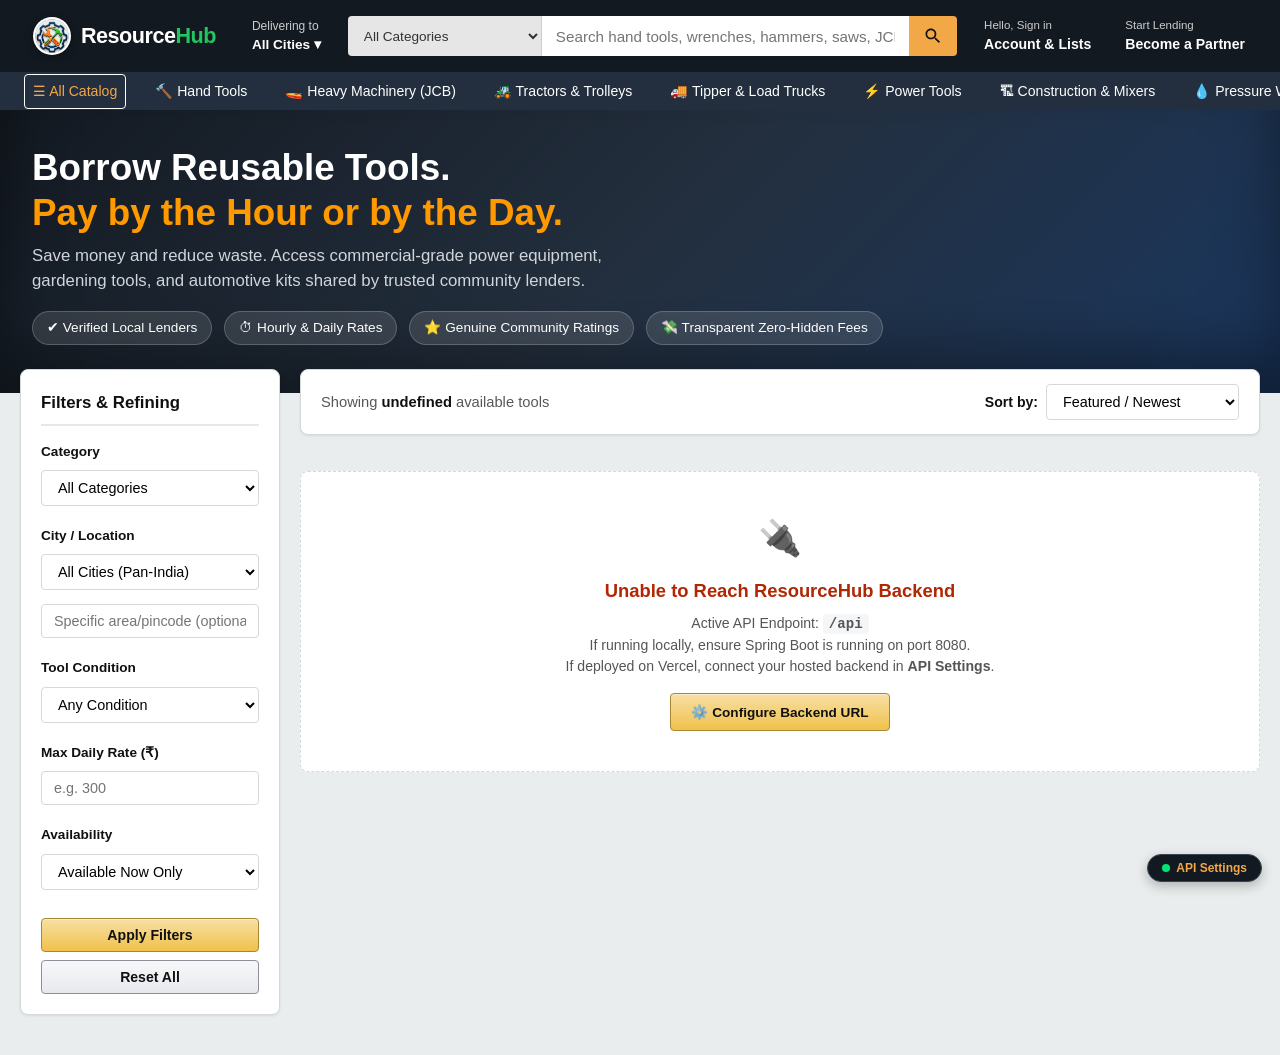
==== commit 8d73531e: "Add render.yaml, auto-init schema, categories endpoint, and cloud fallback dataset" ====
--- a/frontend/index.html
+++ b/frontend/index.html
@@ -311,6 +311,7 @@
 
   <!-- Scripts -->
   <script src="js/config.js"></script>
+  <script src="js/fallback-data.js"></script>
   <script src="js/api.js"></script>
   <script>
     let currentTools = [];
